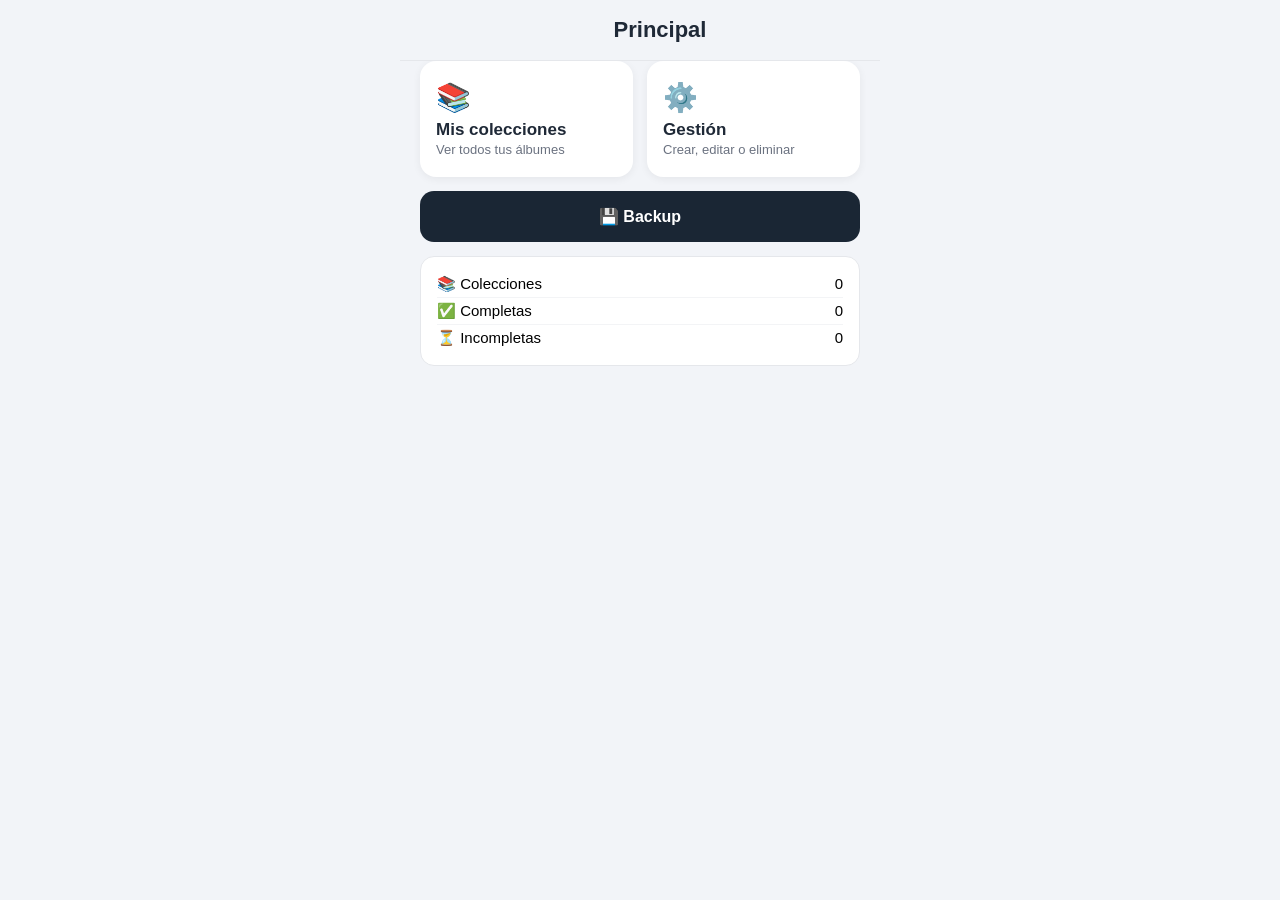
==== index.html @ 097eaec0 "Update index.html" ====
<!DOCTYPE html>
<html lang="es">
<head>
    <meta charset="UTF-8" />
    <meta name="viewport" content="width=device-width, initial-scale=1.0, maximum-scale=1.0, user-scalable=no" />
    <title>NUEVA VERSION</title>
    <link rel="stylesheet" href="style.css" />
</head>
<body>

    <div id="app">
        <header id="appHeader">
            <button id="backBtn" class="hidden">←</button>
            <h1 id="headerTitle">Principal</h1>
        </header>

        <main id="scrollContainer">

            <section id="view-main" class="view active">
                <div class="main-grid">
                    <button class="main-btn" data-view="collections">
                        <span class="main-icon">📚</span>
                        <span class="main-title">Mis colecciones</span>
                        <span class="main-sub">Ver todos tus álbumes</span>
                    </button>
                    <button class="main-btn" data-view="manage">
                        <span class="main-icon">⚙️</span>
                        <span class="main-title">Gestión</span>
                        <span class="main-sub">Crear, editar o eliminar</span>
                    </button>
                </div>
                <button class="btn-primary btn-backup" data-view="backup">💾 Backup</button>
                <div class="stats-box">
                    <div class="stat-row"><span>📚 Colecciones</span> <span id="statTotal">0</span></div>
                    <div class="stat-row"><span>✅ Completas</span> <span id="statComplete">0</span></div>
                    <div class="stat-row"><span>⏳ Incompletas</span> <span id="statIncomplete">0</span></div>
                </div>
            </section>

            <section id="view-collections" class="view">
                <input type="text" id="searchInput" placeholder="🔍 Buscar colección..." />
                <div id="shelf" class="shelf-3"></div>
            </section>

            <section id="view-manage" class="view">
                <div class="manage-grid">
                    <button class="manage-btn" data-view="create">
                        <span class="manage-icon">✨</span>
                        <span class="manage-title">Crear colección</span>
                        <span class="manage-sub">Agregar un nuevo álbum</span>
                    </button>
                    <button class="manage-btn" data-view="edit">
                        <span class="manage-icon">⚙️</span>
                        <span class="manage-title">Editar colección</span>
                        <span class="manage-sub">Modificar un álbum existente</span>
                    </button>
                </div>
                <button class="btn-soft-red" data-view="delete">🗑️ Eliminar colección</button>
            </section>

            <section id="view-create" class="view">
                <div class="field">
                    <label>Nombre</label>
                    <input type="text" id="createName" placeholder="Ej: Mundial 2026" />
                </div>
                <div class="field">
                    <label>Portada (opcional)</label>
                    <div class="cover-row">
                        <button id="coverPickBtn" class="btn-secondary">📷 Subir imagen</button>
                        <button id="coverClearBtn" class="btn-secondary" style="display:none">❌ Quitar</button>
                        <input type="file" id="coverInput" accept="image/*" style="display:none" />
                        <div id="coverPreview" class="cover-preview">📘</div>
                    </div>
                </div>
                <div class="field">
                    <label>Numeración</label>
                    <div class="row-2">
                        <div><label>Desde</label> <input type="number" id="numFrom" value="1" /></div>
                        <div><label>Hasta</label> <input type="number" id="numTo" value="100" /></div>
                    </div>
                </div>
                <div class="field">
                    <label>⭐ Brillantes (opcional)</label>
                    <input type="text" id="shinyInput" placeholder="Ej: 7, 12, 45" />
                    <span class="hint">Números separados por comas</span>
                </div>
                <div class="field">
                    <label>Secciones especiales</label>
                    <div id="specialList"></div>
                    <button id="addSpecialBtn" class="btn-secondary">➕ Agregar sección</button>
                </div>
                <div class="row-2" style="margin-top:12px;">
                    <button id="createSaveBtn" class="btn-white">✨ Crear</button>
                    <button class="btn-soft-red" data-view="manage">Cancelar</button>
                </div>
            </section>

            <div id="specialModal" class="modal hidden">
                <div class="modal-box">
                    <h3>Agregar sección especial</h3>
                    <div class="field"><label>Nombre</label> <input type="text" id="specialName" placeholder="Ej: Equipo A" /></div>
                    <div class="field"><label>Prefijo</label> <input type="text" id="specialPrefix" placeholder="Ej: RIA" /></div>
                    <div class="row-2" style="gap: 16px;">
                        <div class="field"><label>Desde</label> <input type="number" id="specialFrom" value="1" style="padding: 12px;" /></div>
                        <div class="field"><label>Hasta</label> <input type="number" id="specialTo" value="20" style="padding: 12px;" /></div>
                    </div>
                    <div class="field"><label>⭐ Brillantes</label> <input type="text" id="specialShiny" placeholder="Ej: 3, 8, 15" /></div>
                    <div class="row-2" style="margin-top:16px;">
                        <button id="specialCancelBtn" class="btn-soft-red">Cancelar</button>
                        <button id="specialAddBtn" class="btn-white">Añadir</button>
                    </div>
                </div>
            </div>

            <section id="view-backup" class="view">
                <button id="exportBtn" class="btn-white">⬇️ Exportar backup</button>
                <p class="info">Última exportación: <span id="lastExport">—</span></p>
                <p class="info">Tamaño: <span id="exportSize">—</span></p>
                <button id="importBtn" class="btn-white">📂 Importar backup</button>
                <input type="file" id="importInput" accept=".json" style="display:none" />
                <p class="info">Última importación: <span id="lastImport">—</span></p>
                <p class="warning">⚠️ Al importar se reemplazan todos los datos actuales.</p>
            </section>

            <!-- DETALLE (ahora con todo dentro) -->
            <section id="view-detail" class="view">
                <div id="detailSticky">
                    <div class="detail-header">
                        <div id="detailCover" class="detail-cover">📘</div>
                        <div class="detail-stats-wrapper">
                            <div class="detail-stats">
                                <div><span>📊 Total</span> <strong id="dTotal">0</strong></div>
                                <div><span>✅ Tengo</span> <strong id="dHave">0</strong></div>
                                <div><span>❌ Faltan</span> <strong id="dMissing">0</strong></div>
                                <div><span>📈 Progreso</span> <strong id="dPct">0%</strong></div>
                            </div>
                            <div class="progress-bar">
                                <div class="progress-fill" id="progressFill" style="width:0%;"></div>
                            </div>
                        </div>
                    </div>

                    <div class="tabs">
                        <button class="tab active btn-white" data-filter="all">Todas</button>
                        <button class="tab btn-white" data-filter="miss">Faltan</button>
                        <button class="tab btn-white" data-filter="rep">Repetidas</button>
                    </div>

                    <div class="detail-actions">
                        <button id="exportListBtn" class="action-btn">📤 Exportar</button>
                        <button id="completeBtn" class="action-btn">✅ Completar</button>
                        <button id="resetBtn" class="action-btn">🔄 Reiniciar</button>
                    </div>
                </div>

                <div id="detailGrid" class="grid-4"></div>
            </section>

        </main>

        <div id="exportModal" class="modal hidden">
            <div class="modal-box">
                <h3>Exportar</h3>
                <p class="modal-sub">¿Qué querés exportar?</p>
                <div class="export-options">
                    <button id="exportMissingBtn" class="export-option">Faltantes</button>
                    <button id="exportRepsBtn" class="export-option">Repetidas</button>
                </div>
                <button id="exportCancelBtn" class="btn-soft-red" style="margin-top:12px;">Cancelar</button>
            </div>
        </div>

        <div id="confirmModal" class="modal hidden">
            <div class="modal-box">
                <p id="confirmMsg">¿Estás seguro?</p>
                <div class="row-2">
                    <button id="confirmNo" class="btn-secondary">No</button>
                    <button id="confirmYes" class="btn-primary">Sí</button>
                </div>
            </div>
        </div>

    </div>

    <script src="app.js"></script>
</body>
</html>
---- style.css ----
* {
    margin: 0;
    padding: 0;
    box-sizing: border-box;
    font-family: -apple-system, BlinkMacSystemFont, 'Segoe UI', Roboto, sans-serif;
    user-select: none;
    -webkit-user-select: none;
}

html, body {
    height: 100%;
    overflow: hidden;
    background: #f2f4f8;
}

#app {
    max-width: 480px;
    width: 100%;
    height: 100vh;
    margin: 0 auto;
    background: #f2f4f8;
    display: flex;
    flex-direction: column;
}

header {
    background: #f2f4f8;
    padding: 16px 20px;
    border-bottom: 1px solid #e5e7eb;
    display: flex;
    align-items: center;
    flex-shrink: 0;
    position: sticky;
    top: 0;
    z-index: 20;
}
header h1 {
    font-size: 22px;
    font-weight: 700;
    flex: 1;
    text-align: center;
    color: #1f2937;
}
#backBtn {
    background: none;
    border: none;
    font-size: 24px;
    cursor: pointer;
    padding: 0 8px;
    color: #1a2634;
}
#backBtn.hidden {
    visibility: hidden;
}

#scrollContainer {
    flex: 1;
    overflow-y: auto;
    -webkit-overflow-scrolling: touch;
    padding: 0 20px 30px;
}

.view {
    display: none;
    flex-direction: column;
    gap: 14px;
}
.view.active {
    display: flex;
}

.main-grid {
    display: grid;
    grid-template-columns: 1fr 1fr;
    gap: 14px;
}
.main-btn {
    background: #ffffff;
    color: #1f2937;
    border: none;
    border-radius: 16px;
    padding: 20px 16px;
    display: flex;
    flex-direction: column;
    align-items: flex-start;
    justify-content: center;
    text-align: left;
    cursor: pointer;
    transition: 0.15s;
    box-shadow: 0 2px 8px rgba(0,0,0,0.06);
    min-height: 100px;
    width: 100%;
}
.main-btn:active {
    transform: scale(0.94);
    background: #f8fafc;
}
.main-icon {
    font-size: 28px;
    margin-bottom: 6px;
}
.main-title {
    font-size: 17px;
    font-weight: 600;
}
.main-sub {
    font-size: 13px;
    font-weight: 400;
    color: #6b7280;
    margin-top: 2px;
}

.stats-box {
    background: white;
    border-radius: 14px;
    padding: 14px 16px;
    border: 1px solid #e5e7eb;
}
.stat-row {
    display: flex;
    justify-content: space-between;
    padding: 4px 0;
    font-size: 15px;
}
.stat-row:not(:last-child) {
    border-bottom: 1px solid #f3f4f6;
}

#searchInput {
    width: 100%;
    padding: 16px 18px;
    border-radius: 40px;
    border: 1px solid #d1d5db;
    font-size: 16px;
    background: white;
    box-sizing: border-box;
    outline: none;
}
#searchInput:focus {
    border-color: #4a6fa5;
}

.shelf-3 {
    display: grid;
    grid-template-columns: 1fr 1fr 1fr;
    gap: 12px;
}
.shelf-card {
    background: white;
    border-radius: 16px;
    overflow: hidden;
    border: 1px solid #e5e7eb;
    box-shadow: 0 2px 8px rgba(0,0,0,0.04);
    cursor: pointer;
    transition: 0.15s;
}
.shelf-card:active {
    transform: scale(0.95);
}
.shelf-card .cover {
    height: 120px;
    background: #ffffff;
    display: flex;
    align-items: center;
    justify-content: center;
    overflow: hidden;
    padding: 4px;
}
.shelf-card .cover img {
    width: 100%;
    height: 100%;
    object-fit: contain;
}
.shelf-card .cover .emoji {
    font-size: 40px;
}
.shelf-card .info {
    padding: 8px 6px 10px;
    text-align: center;
}
.shelf-card .name {
    font-weight: 600;
    font-size: 13px;
    color: #1f2937;
}
.shelf-card .bar {
    height: 4px;
    background: #e5e7eb;
    border-radius: 4px;
    margin-top: 6px;
    overflow: hidden;
}
.shelf-card .bar .fill {
    height: 4px;
    background: #22c55e;
    border-radius: 4px;
    width: 0%;
}

#detailSticky {
    position: sticky;
    top: 0;
    z-index: 15;
    background: #f2f4f8;
    padding: 0 0 4px 0;
}

.detail-header {
    display: flex;
    gap: 15%;
    background: #f2f4f8;
    padding: 14px 0;
    border: none;
    align-items: stretch;
}

.detail-cover {
    width: 110px;
    height: 140px;
    border-radius: 12px;
    background: #ffffff;
    display: flex;
    align-items: center;
    justify-content: center;
    overflow: hidden;
    flex-shrink: 0;
}
.detail-cover img {
    width: 100%;
    height: 100%;
    object-fit: contain;
}
.detail-cover .emoji {
    font-size: 40px;
}

.detail-stats-wrapper {
    flex: 1;
    height: 140px;
    display: flex;
    flex-direction: column;
    justify-content: space-between;
    min-height: 0;
}

.detail-stats {
    display: flex;
    flex-direction: column;
    flex: 1;
    justify-content: space-between;
    gap: 0;
}

.detail-stats div {
    display: flex;
    justify-content: space-between;
    font-size: 14px;
    color: #1f2937 !important;
    align-items: center;
    font-weight: 700 !important;
}
.detail-stats strong {
    color: #1f2937;
}

.progress-bar {
    width: 100%;
    height: 8px;
    background: #e5e7eb;
    border-radius: 4px;
    overflow: hidden;
    flex-shrink: 0;
    margin-top: 2px;
}
.progress-fill {
    height: 100%;
    background: #22c55e;
    border-radius: 4px;
    width: 0%;
    transition: width 0.2s ease;
}

.tabs {
    display: flex;
    gap: 8px;
    padding: 0 8px;
}
.tab {
    flex: 1;
    padding: 14px 0 !important;
    font-size: 14px !important;
    font-weight: 600 !important;
    border-radius: 14px !important;
    border: none !important;
    cursor: pointer !important;
    transition: 0.15s !important;
    text-align: center !important;
    line-height: 1.2 !important;
    min-height: 44px !important;
}
.tab.active {
    background: #4a6fa5;
    color: white;
}
.tab:active {
    transform: scale(0.94);
}
.tab.btn-white {
    background: #ffffff;
    color: #1f2937;
    box-shadow: 0 2px 8px rgba(0,0,0,0.06);
}
.tab.btn-white.active {
    background: #4a6fa5;
    color: white;
}

.detail-actions {
    display: flex;
    gap: 8px;
    padding: 8px 8px 4px 8px;
}
.action-btn {
    flex: 1;
    padding: 14px 0 !important;
    font-size: 14px !important;
    font-weight: 600 !important;
    border-radius: 14px !important;
    border: none !important;
    cursor: pointer !important;
    transition: 0.15s !important;
    text-align: center !important;
    line-height: 1.2 !important;
    min-height: 44px !important;
    background: #4a6fa5;
    color: white;
    box-shadow: 0 2px 8px rgba(0,0,0,0.06);
}
.action-btn:active {
    transform: scale(0.94);
    background: #3a5a86;
}

#exportModal .modal-box {
    max-width: 320px;
}
#exportModal .modal-sub {
    font-size: 14px;
    color: #6b7280;
    margin: 4px 0 16px 0;
    text-align: center;
}
.export-options {
    display: flex;
    flex-direction: column;
    gap: 10px;
}
.export-option {
    padding: 14px;
    border: 1px solid #e5e7eb;
    border-radius: 14px;
    background: white;
    font-size: 16px;
    font-weight: 600;
    cursor: pointer;
    transition: 0.15s;
    text-align: center;
}
.export-option:active {
    transform: scale(0.96);
    background: #f8fafc;
}

.section-title {
    font-size: 16px;
    font-weight: 700;
    color: #1f2937;
    margin: 12px 0 6px 0;
    padding: 0 4px;
}
.section-title:first-of-type {
    margin-top: 0;
}

#detailGrid {
    display: flex;
    flex-direction: column;
    gap: 4px;
    padding: 12px 0 30px;
}
.grid-4 {
    display: grid;
    grid-template-columns: repeat(4, 1fr);
    gap: 8px;
}
.sticker {
    background: white;
    border-radius: 12px;
    padding: 10px 0;
    text-align: center;
    border: 2px solid #d1d5db;
    font-size: 14px;
    font-weight: 500;
    cursor: pointer;
    transition: 0.08s;
    position: relative;
}
.sticker:active {
    transform: scale(0.92);
}
.sticker.have {
    background: #dcfce7;
    border-color: #22c55e;
}
.sticker.rep {
    background: #dcfce7;
    border-color: #22c55e;
}
.sticker.rep::after {
    content: attr(data-rep);
    position: absolute;
    top: -6px;
    right: -6px;
    background: #f97316;
    color: white;
    font-size: 10px;
    font-weight: 700;
    border-radius: 30px;
    padding: 1px 6px;
}
.sticker.shiny {
    border-color: #f1c40f !important;
    background: #fef9e7 !important;
}
.sticker.shiny.have {
    background: #dcfce7 !important;
    border-color: #f1c40f !important;
}
.sticker.shiny.rep {
    background: #dcfce7 !important;
    border-color: #f1c40f !important;
}

.field {
    display: flex;
    flex-direction: column;
    gap: 4px;
}
.field label {
    font-size: 14px;
    font-weight: 600;
    color: #374151;
}
.field input, .field select {
    padding: 10px 14px;
    border-radius: 10px;
    border: 1px solid #d1d5db;
    font-size: 16px;
    background: white;
    width: 100%;
}
.field input:focus {
    outline: 2px solid #4a6fa5;
    border-color: transparent;
}
.hint {
    font-size: 12px;
    color: #6b7280;
}
.row-2 {
    display: grid;
    grid-template-columns: 1fr 1fr;
    gap: 10px;
}

.cover-row {
    display: flex;
    gap: 10px;
    align-items: center;
    flex-wrap: wrap;
}
.cover-preview {
    width: 60px;
    height: 60px;
    border-radius: 12px;
    background: #e5e7eb;
    display: flex;
    align-items: center;
    justify-content: center;
    font-size: 32px;
    overflow: hidden;
    border: 1px solid #d1d5db;
}
.cover-preview img {
    width: 100%;
    height: 100%;
    object-fit: cover;
}

.special-item {
    background: #f8fafc;
    padding: 8px 12px;
    border-radius: 10px;
    border: 1px solid #e5e7eb;
    display: flex;
    justify-content: space-between;
    align-items: center;
    font-size: 14px;
}
.special-item .remove {
    background: none;
    border: none;
    color: #ef4444;
    font-size: 18px;
    cursor: pointer;
    padding: 0 4px;
}

.manage-grid {
    display: grid;
    grid-template-columns: 1fr 1fr;
    gap: 14px;
}
.manage-btn {
    background: #ffffff;
    color: #1f2937;
    border: none;
    border-radius: 16px;
    padding: 20px 16px;
    display: flex;
    flex-direction: column;
    align-items: flex-start;
    justify-content: center;
    text-align: left;
    cursor: pointer;
    transition: 0.15s;
    box-shadow: 0 2px 8px rgba(0,0,0,0.06);
    min-height: 100px;
    width: 100%;
}
.manage-btn:active {
    transform: scale(0.94);
    background: #f8fafc;
}
.manage-icon {
    font-size: 28px;
    margin-bottom: 6px;
}
.manage-title {
    font-size: 17px;
    font-weight: 600;
}
.manage-sub {
    font-size: 13px;
    font-weight: 400;
    color: #6b7280;
    margin-top: 2px;
}

.btn-primary, .btn-secondary, .btn-danger, .btn-white, .btn-soft-red {
    border: none;
    border-radius: 14px;
    font-size: 16px;
    font-weight: 600;
    cursor: pointer;
    transition: 0.15s;
    text-align: center;
    width: 100%;
}
.btn-primary:active, .btn-secondary:active, .btn-danger:active, .btn-white:active, .btn-soft-red:active {
    transform: scale(0.96);
}
.btn-primary {
    background: #4a6fa5;
    color: white;
    padding: 16px;
}
.btn-primary:active {
    background: #3a5a86;
}
.btn-backup {
    background: #1a2634;
    color: white;
    padding: 16px;
}
.btn-backup:active {
    background: #2c3e50;
}
.btn-secondary {
    background: #e5e7eb;
    color: #1f2937;
    padding: 16px;
}
.btn-secondary:active {
    background: #d1d5db;
}
.btn-danger {
    background: #ef4444;
    color: white;
    padding: 16px;
}
.btn-danger:active {
    background: #dc2626;
}
.btn-white {
    background: #ffffff;
    color: #1f2937;
    padding: 18px 16px;
    font-size: 18px;
    box-shadow: 0 2px 8px rgba(0,0,0,0.06);
}
.btn-white:active {
    background: #f8fafc;
}
.btn-soft-red {
    background: #fca5a5;
    color: #1f2937;
    padding: 16px;
    box-shadow: 0 2px 8px rgba(0,0,0,0.06);
}
.btn-soft-red:active {
    background: #f87171;
}

.modal {
    position: fixed;
    inset: 0;
    background: rgba(0, 0, 0, 0.3);
    display: none;
    align-items: center;
    justify-content: center;
    z-index: 100;
    backdrop-filter: blur(4px);
}
.modal:not(.hidden) {
    display: flex;
}
.modal-box {
    background: white;
    border-radius: 24px;
    padding: 24px;
    max-width: 360px;
    width: 90%;
    max-height: 90vh;
    overflow-y: auto;
    box-shadow: 0 20px 60px rgba(0, 0, 0, 0.15);
}
.modal-box h3 {
    margin-bottom: 8px;
    text-align: center;
    font-size: 20px;
}
.modal-box .field input {
    padding: 12px 14px;
}
.modal-box .row-2 {
    gap: 16px;
}
.row-2 {
    display: flex;
    gap: 12px;
    justify-content: center;
    margin-top: 8px;
}

.info {
    font-size: 14px;
    color: #6b7280;
    margin: 2px 0;
}
.warning {
    font-size: 13px;
    color: #92400e;
    background: #fef3c7;
    padding: 10px 14px;
    border-radius: 10px;
    border: 1px solid #fde68a;
}

#coverInput, #importInput {
    display: none;
}
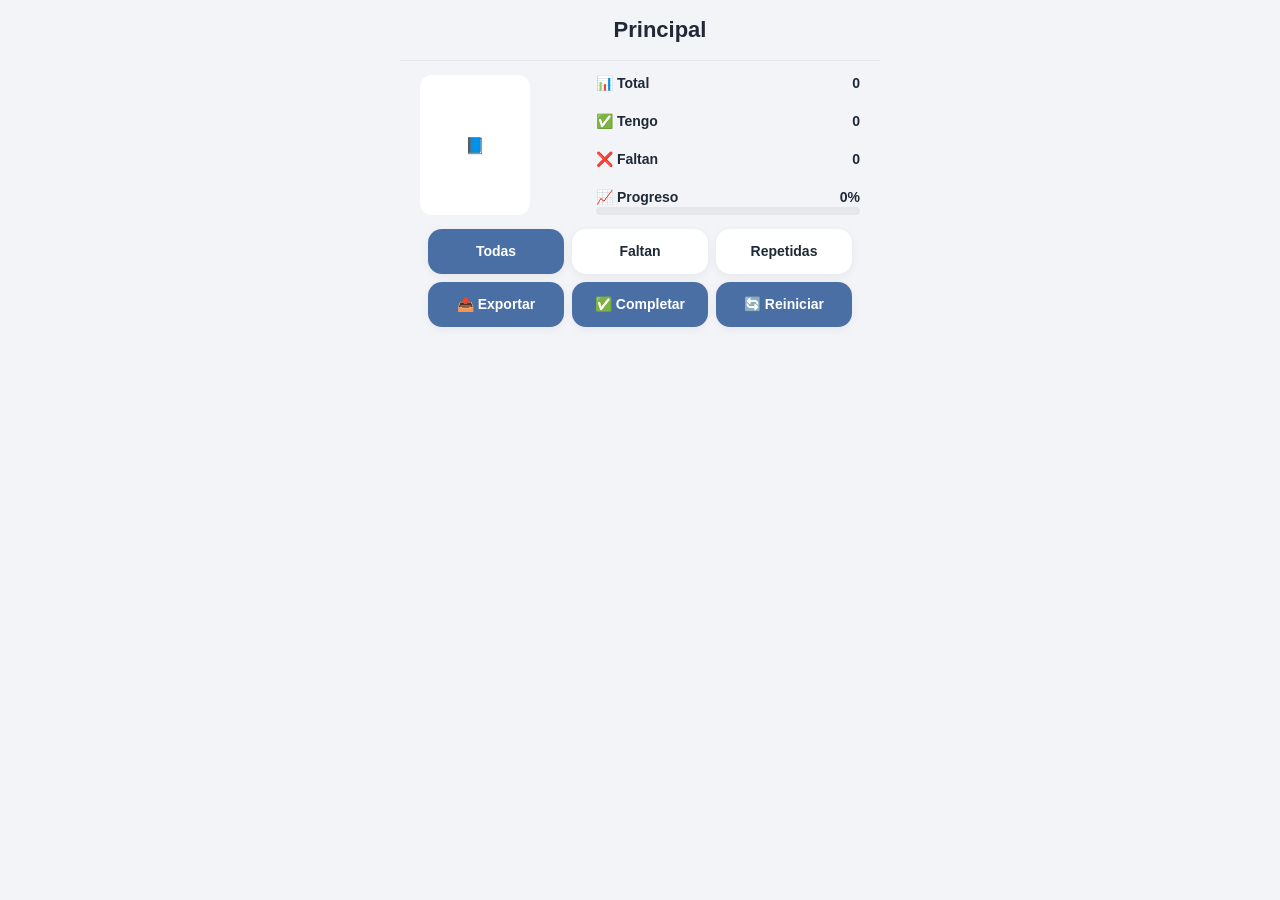
==== commit 22882085: "Update index.html" ====
--- a/index.html
+++ b/index.html
@@ -3,7 +3,7 @@
 <head>
     <meta charset="UTF-8" />
     <meta name="viewport" content="width=device-width, initial-scale=1.0, maximum-scale=1.0, user-scalable=no" />
-    <title>NUEVA VERSION</title>
+    <title>Mi Colección</title>
     <link rel="stylesheet" href="style.css" />
 </head>
 <body>
@@ -16,114 +16,8 @@
 
         <main id="scrollContainer">
 
-            <section id="view-main" class="view active">
-                <div class="main-grid">
-                    <button class="main-btn" data-view="collections">
-                        <span class="main-icon">📚</span>
-                        <span class="main-title">Mis colecciones</span>
-                        <span class="main-sub">Ver todos tus álbumes</span>
-                    </button>
-                    <button class="main-btn" data-view="manage">
-                        <span class="main-icon">⚙️</span>
-                        <span class="main-title">Gestión</span>
-                        <span class="main-sub">Crear, editar o eliminar</span>
-                    </button>
-                </div>
-                <button class="btn-primary btn-backup" data-view="backup">💾 Backup</button>
-                <div class="stats-box">
-                    <div class="stat-row"><span>📚 Colecciones</span> <span id="statTotal">0</span></div>
-                    <div class="stat-row"><span>✅ Completas</span> <span id="statComplete">0</span></div>
-                    <div class="stat-row"><span>⏳ Incompletas</span> <span id="statIncomplete">0</span></div>
-                </div>
-            </section>
-
-            <section id="view-collections" class="view">
-                <input type="text" id="searchInput" placeholder="🔍 Buscar colección..." />
-                <div id="shelf" class="shelf-3"></div>
-            </section>
-
-            <section id="view-manage" class="view">
-                <div class="manage-grid">
-                    <button class="manage-btn" data-view="create">
-                        <span class="manage-icon">✨</span>
-                        <span class="manage-title">Crear colección</span>
-                        <span class="manage-sub">Agregar un nuevo álbum</span>
-                    </button>
-                    <button class="manage-btn" data-view="edit">
-                        <span class="manage-icon">⚙️</span>
-                        <span class="manage-title">Editar colección</span>
-                        <span class="manage-sub">Modificar un álbum existente</span>
-                    </button>
-                </div>
-                <button class="btn-soft-red" data-view="delete">🗑️ Eliminar colección</button>
-            </section>
-
-            <section id="view-create" class="view">
-                <div class="field">
-                    <label>Nombre</label>
-                    <input type="text" id="createName" placeholder="Ej: Mundial 2026" />
-                </div>
-                <div class="field">
-                    <label>Portada (opcional)</label>
-                    <div class="cover-row">
-                        <button id="coverPickBtn" class="btn-secondary">📷 Subir imagen</button>
-                        <button id="coverClearBtn" class="btn-secondary" style="display:none">❌ Quitar</button>
-                        <input type="file" id="coverInput" accept="image/*" style="display:none" />
-                        <div id="coverPreview" class="cover-preview">📘</div>
-                    </div>
-                </div>
-                <div class="field">
-                    <label>Numeración</label>
-                    <div class="row-2">
-                        <div><label>Desde</label> <input type="number" id="numFrom" value="1" /></div>
-                        <div><label>Hasta</label> <input type="number" id="numTo" value="100" /></div>
-                    </div>
-                </div>
-                <div class="field">
-                    <label>⭐ Brillantes (opcional)</label>
-                    <input type="text" id="shinyInput" placeholder="Ej: 7, 12, 45" />
-                    <span class="hint">Números separados por comas</span>
-                </div>
-                <div class="field">
-                    <label>Secciones especiales</label>
-                    <div id="specialList"></div>
-                    <button id="addSpecialBtn" class="btn-secondary">➕ Agregar sección</button>
-                </div>
-                <div class="row-2" style="margin-top:12px;">
-                    <button id="createSaveBtn" class="btn-white">✨ Crear</button>
-                    <button class="btn-soft-red" data-view="manage">Cancelar</button>
-                </div>
-            </section>
-
-            <div id="specialModal" class="modal hidden">
-                <div class="modal-box">
-                    <h3>Agregar sección especial</h3>
-                    <div class="field"><label>Nombre</label> <input type="text" id="specialName" placeholder="Ej: Equipo A" /></div>
-                    <div class="field"><label>Prefijo</label> <input type="text" id="specialPrefix" placeholder="Ej: RIA" /></div>
-                    <div class="row-2" style="gap: 16px;">
-                        <div class="field"><label>Desde</label> <input type="number" id="specialFrom" value="1" style="padding: 12px;" /></div>
-                        <div class="field"><label>Hasta</label> <input type="number" id="specialTo" value="20" style="padding: 12px;" /></div>
-                    </div>
-                    <div class="field"><label>⭐ Brillantes</label> <input type="text" id="specialShiny" placeholder="Ej: 3, 8, 15" /></div>
-                    <div class="row-2" style="margin-top:16px;">
-                        <button id="specialCancelBtn" class="btn-soft-red">Cancelar</button>
-                        <button id="specialAddBtn" class="btn-white">Añadir</button>
-                    </div>
-                </div>
-            </div>
-
-            <section id="view-backup" class="view">
-                <button id="exportBtn" class="btn-white">⬇️ Exportar backup</button>
-                <p class="info">Última exportación: <span id="lastExport">—</span></p>
-                <p class="info">Tamaño: <span id="exportSize">—</span></p>
-                <button id="importBtn" class="btn-white">📂 Importar backup</button>
-                <input type="file" id="importInput" accept=".json" style="display:none" />
-                <p class="info">Última importación: <span id="lastImport">—</span></p>
-                <p class="warning">⚠️ Al importar se reemplazan todos los datos actuales.</p>
-            </section>
-
-            <!-- DETALLE (ahora con todo dentro) -->
-            <section id="view-detail" class="view">
+            <!-- Vista de detalle SIEMPRE activa -->
+            <section id="view-detail" class="view active">
                 <div id="detailSticky">
                     <div class="detail-header">
                         <div id="detailCover" class="detail-cover">📘</div>
@@ -157,29 +51,6 @@
             </section>
 
         </main>
-
-        <div id="exportModal" class="modal hidden">
-            <div class="modal-box">
-                <h3>Exportar</h3>
-                <p class="modal-sub">¿Qué querés exportar?</p>
-                <div class="export-options">
-                    <button id="exportMissingBtn" class="export-option">Faltantes</button>
-                    <button id="exportRepsBtn" class="export-option">Repetidas</button>
-                </div>
-                <button id="exportCancelBtn" class="btn-soft-red" style="margin-top:12px;">Cancelar</button>
-            </div>
-        </div>
-
-        <div id="confirmModal" class="modal hidden">
-            <div class="modal-box">
-                <p id="confirmMsg">¿Estás seguro?</p>
-                <div class="row-2">
-                    <button id="confirmNo" class="btn-secondary">No</button>
-                    <button id="confirmYes" class="btn-primary">Sí</button>
-                </div>
-            </div>
-        </div>
-
     </div>
 
     <script src="app.js"></script>
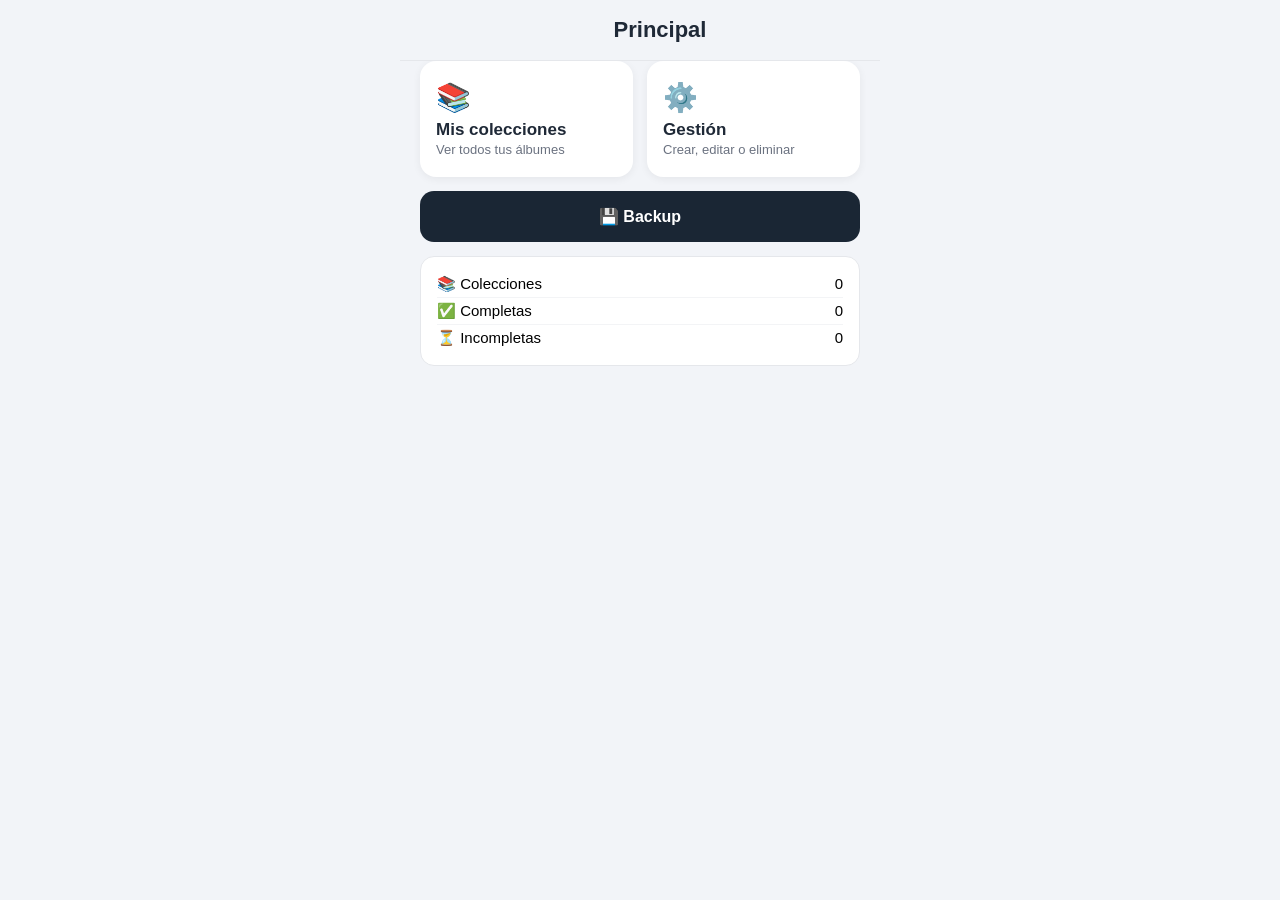
==== commit 1180f956: "Update index.html" ====
--- a/index.html
+++ b/index.html
@@ -16,8 +16,120 @@
 
         <main id="scrollContainer">
 
-            <!-- Vista de detalle SIEMPRE activa -->
-            <section id="view-detail" class="view active">
+            <!-- VISTA PRINCIPAL -->
+            <section id="view-main" class="view active">
+                <div class="main-grid">
+                    <button class="main-btn" data-view="collections">
+                        <span class="main-icon">📚</span>
+                        <span class="main-title">Mis colecciones</span>
+                        <span class="main-sub">Ver todos tus álbumes</span>
+                    </button>
+                    <button class="main-btn" data-view="manage">
+                        <span class="main-icon">⚙️</span>
+                        <span class="main-title">Gestión</span>
+                        <span class="main-sub">Crear, editar o eliminar</span>
+                    </button>
+                </div>
+                <button class="btn-primary btn-backup" data-view="backup">💾 Backup</button>
+                <div class="stats-box">
+                    <div class="stat-row"><span>📚 Colecciones</span> <span id="statTotal">0</span></div>
+                    <div class="stat-row"><span>✅ Completas</span> <span id="statComplete">0</span></div>
+                    <div class="stat-row"><span>⏳ Incompletas</span> <span id="statIncomplete">0</span></div>
+                </div>
+            </section>
+
+            <!-- MIS COLECCIONES -->
+            <section id="view-collections" class="view">
+                <input type="text" id="searchInput" placeholder="🔍 Buscar colección..." />
+                <div id="shelf" class="shelf-3"></div>
+            </section>
+
+            <!-- GESTIÓN -->
+            <section id="view-manage" class="view">
+                <div class="manage-grid">
+                    <button class="manage-btn" data-view="create">
+                        <span class="manage-icon">✨</span>
+                        <span class="manage-title">Crear colección</span>
+                        <span class="manage-sub">Agregar un nuevo álbum</span>
+                    </button>
+                    <button class="manage-btn" data-view="edit">
+                        <span class="manage-icon">⚙️</span>
+                        <span class="manage-title">Editar colección</span>
+                        <span class="manage-sub">Modificar un álbum existente</span>
+                    </button>
+                </div>
+                <button class="btn-soft-red" data-view="delete">🗑️ Eliminar colección</button>
+            </section>
+
+            <!-- CREAR COLECCIÓN -->
+            <section id="view-create" class="view">
+                <div class="field">
+                    <label>Nombre</label>
+                    <input type="text" id="createName" placeholder="Ej: Mundial 2026" />
+                </div>
+                <div class="field">
+                    <label>Portada (opcional)</label>
+                    <div class="cover-row">
+                        <button id="coverPickBtn" class="btn-secondary">📷 Subir imagen</button>
+                        <button id="coverClearBtn" class="btn-secondary" style="display:none">❌ Quitar</button>
+                        <input type="file" id="coverInput" accept="image/*" style="display:none" />
+                        <div id="coverPreview" class="cover-preview">📘</div>
+                    </div>
+                </div>
+                <div class="field">
+                    <label>Numeración</label>
+                    <div class="row-2">
+                        <div><label>Desde</label> <input type="number" id="numFrom" value="1" /></div>
+                        <div><label>Hasta</label> <input type="number" id="numTo" value="100" /></div>
+                    </div>
+                </div>
+                <div class="field">
+                    <label>⭐ Brillantes (opcional)</label>
+                    <input type="text" id="shinyInput" placeholder="Ej: 7, 12, 45" />
+                    <span class="hint">Números separados por comas</span>
+                </div>
+                <div class="field">
+                    <label>Secciones especiales</label>
+                    <div id="specialList"></div>
+                    <button id="addSpecialBtn" class="btn-secondary">➕ Agregar sección</button>
+                </div>
+                <div class="row-2" style="margin-top:12px;">
+                    <button id="createSaveBtn" class="btn-white">✨ Crear</button>
+                    <button class="btn-soft-red" data-view="manage">Cancelar</button>
+                </div>
+            </section>
+
+            <!-- MODAL SECCIÓN ESPECIAL -->
+            <div id="specialModal" class="modal hidden">
+                <div class="modal-box">
+                    <h3>Agregar sección especial</h3>
+                    <div class="field"><label>Nombre</label> <input type="text" id="specialName" placeholder="Ej: Equipo A" /></div>
+                    <div class="field"><label>Prefijo</label> <input type="text" id="specialPrefix" placeholder="Ej: RIA" /></div>
+                    <div class="row-2" style="gap: 16px;">
+                        <div class="field"><label>Desde</label> <input type="number" id="specialFrom" value="1" style="padding: 12px;" /></div>
+                        <div class="field"><label>Hasta</label> <input type="number" id="specialTo" value="20" style="padding: 12px;" /></div>
+                    </div>
+                    <div class="field"><label>⭐ Brillantes</label> <input type="text" id="specialShiny" placeholder="Ej: 3, 8, 15" /></div>
+                    <div class="row-2" style="margin-top:16px;">
+                        <button id="specialCancelBtn" class="btn-soft-red">Cancelar</button>
+                        <button id="specialAddBtn" class="btn-white">Añadir</button>
+                    </div>
+                </div>
+            </div>
+
+            <!-- BACKUP -->
+            <section id="view-backup" class="view">
+                <button id="exportBtn" class="btn-white">⬇️ Exportar backup</button>
+                <p class="info">Última exportación: <span id="lastExport">—</span></p>
+                <p class="info">Tamaño: <span id="exportSize">—</span></p>
+                <button id="importBtn" class="btn-white">📂 Importar backup</button>
+                <input type="file" id="importInput" accept=".json" style="display:none" />
+                <p class="info">Última importación: <span id="lastImport">—</span></p>
+                <p class="warning">⚠️ Al importar se reemplazan todos los datos actuales.</p>
+            </section>
+
+            <!-- DETALLE DE COLECCIÓN -->
+            <section id="view-detail" class="view">
                 <div id="detailSticky">
                     <div class="detail-header">
                         <div id="detailCover" class="detail-cover">📘</div>
@@ -51,6 +163,31 @@
             </section>
 
         </main>
+
+        <!-- MODAL EXPORTAR -->
+        <div id="exportModal" class="modal hidden">
+            <div class="modal-box">
+                <h3>Exportar</h3>
+                <p class="modal-sub">¿Qué querés exportar?</p>
+                <div class="export-options">
+                    <button id="exportMissingBtn" class="export-option">Faltantes</button>
+                    <button id="exportRepsBtn" class="export-option">Repetidas</button>
+                </div>
+                <button id="exportCancelBtn" class="btn-soft-red" style="margin-top:12px;">Cancelar</button>
+            </div>
+        </div>
+
+        <!-- MODAL CONFIRMAR -->
+        <div id="confirmModal" class="modal hidden">
+            <div class="modal-box">
+                <p id="confirmMsg">¿Estás seguro?</p>
+                <div class="row-2">
+                    <button id="confirmNo" class="btn-secondary">No</button>
+                    <button id="confirmYes" class="btn-primary">Sí</button>
+                </div>
+            </div>
+        </div>
+
     </div>
 
     <script src="app.js"></script>
